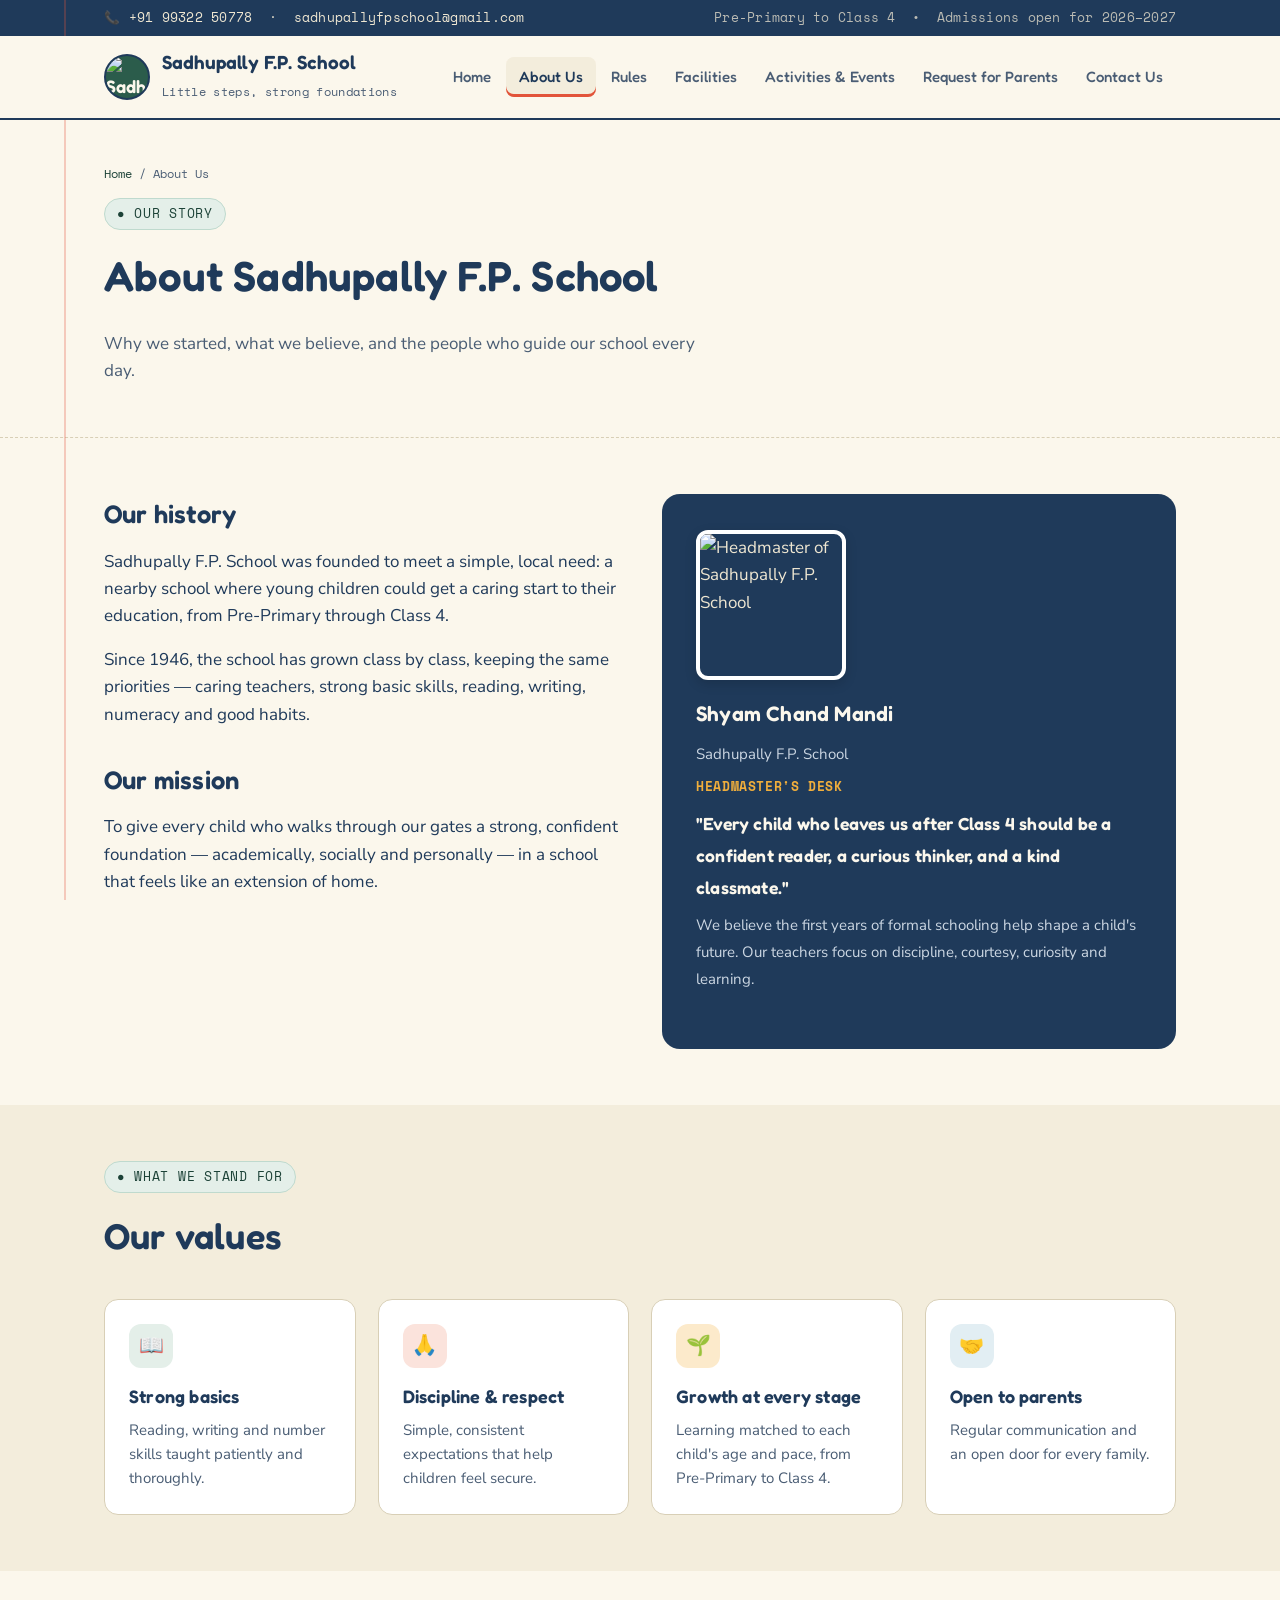
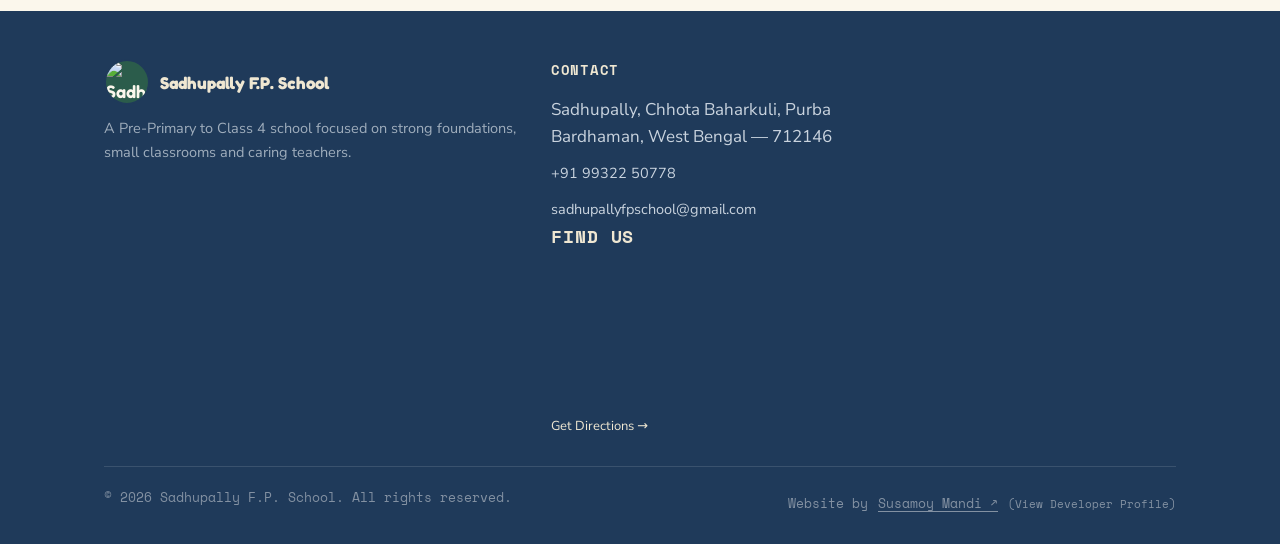
==== about.html @ 1f442340 "Add files via upload" ====
<!DOCTYPE html>
<html lang="en">
<head>
  <meta charset="UTF-8">
  <meta name="viewport" content="width=device-width, initial-scale=1.0">

  <title>About Us — Sadhupally F.P. School</title>

  <link rel="icon" href="pic\logo1.jpg" type="image/x-icon">

  <meta name="description" content="Learn about Sadhupally F.P. School's history, mission and values.">

  <link rel="preconnect" href="https://fonts.googleapis.com">
  <link href="https://fonts.googleapis.com/css2?family=Fredoka:wght@500;600;700&family=Nunito+Sans:wght@400;600;700;800&family=Space+Mono&display=swap" rel="stylesheet">

  <link rel="stylesheet" href="style.css">
</head>

<body>

  <!-- TOP BAR -->
  <div class="topbar">
    <div class="container">
      <div>
        <a href="tel:+919932250778">📞 +91 99322 50778</a>
        &nbsp;·&nbsp;
        <a href="mailto:sadhupallyfpschool@gmail.com">
          sadhupallyfpschool@gmail.com
        </a>
      </div>

      <div class="topbar__motto">
        Pre-Primary to Class 4 &nbsp;•&nbsp; Admissions open for 2026–2027
      </div>
    </div>
  </div>

  <!-- HEADER AND MAIN NAVIGATION -->
  <header class="site-header">
    <div class="container">

      <a class="brand" href="index.html">
        <img
          src="https://i.ibb.co/7cHHKj4/logo1.jpg"
          alt="Sadhupally F.P. School Logo"
          class="brand__mark"
        >

        <span>
          <span class="brand__name">Sadhupally F.P. School</span><br>
          <span class="brand__tag">Little steps, strong foundations</span>
        </span>
      </a>

      <button
        class="nav-toggle"
        aria-label="Toggle navigation menu"
        aria-expanded="false"
        aria-controls="main-nav"
        type="button"
      >
        <span></span>
      </button>

      <nav class="nav" id="main-nav">
        <a href="index.html">Home</a>
        <a href="about.html" aria-current="page">About Us</a>
        <a href="rules.html">Rules</a>
        <a href="facilities.html">Facilities</a>
        <a href="activities.html">Activities &amp; Events</a>
        <a href="request.html">Request for Parents</a>
        <a href="contact.html">Contact Us</a>
      </nav>

    </div>
  </header>

  <!-- MAIN CONTENT -->
  <main>

    <!-- PAGE HERO -->
    <section class="page-hero">
      <div class="container">

        <div class="breadcrumb">
          <a href="index.html">Home</a> / About Us
        </div>

        <span class="eyebrow">● Our story</span>

        <h1>About Sadhupally F.P. School</h1>

        <p>
          Why we started, what we believe, and the people
          who guide our school every day.
        </p>

      </div>
    </section>

    <!-- HISTORY AND MISSION -->
    <section class="section">
      <div class="container grid grid-2" style="gap:44px; align-items:flex-start;">

        <div>
          <h2>Our history</h2>

          <p>
            Sadhupally F.P. School was founded to meet a simple,
            local need: a nearby school where young children could
            get a caring start to their education, from Pre-Primary
            through Class 4.
          </p>

          <p>
            Since 1946, the school has grown class by class,
            keeping the same priorities — caring teachers,
            strong basic skills, reading, writing, numeracy
            and good habits.
          </p>

          <h2 style="margin-top:32px;">Our mission</h2>

          <p>
            To give every child who walks through our gates
            a strong, confident foundation — academically,
            socially and personally — in a school that feels
            like an extension of home.
          </p>
        </div>
        
        <!-- Headmaster -->
        <div class="quote-block">

        <img
        src="pic\headmaster.jpeg"
        alt="Headmaster of Sadhupally F.P. School"
        class="headmaster-photo">

      <div class="headmaster-contact">
        <h3 class="headmaster-name">
          Shyam Chand Mandi
        </h3>

        <p>
          <!-- <strong>Headmaster</strong><br> -->
          Sadhupally F.P. School
        </p>

          <span class="role">Headmaster's Desk</span>

          <h3>
            "Every child who leaves us after Class 4 should
            be a confident reader, a curious thinker,
            and a kind classmate."
          </h3>

          <p>
            We believe the first years of formal schooling
            help shape a child's future. Our teachers focus
            on discipline, courtesy, curiosity and learning.
          </p>
        </div>

      </div>
    </section>

    <!-- SCHOOL VALUES -->
    <section class="section section-alt">
      <div class="container">

        <div class="section-head">
          <span class="eyebrow">● What we stand for</span>
          <h2>Our values</h2>
        </div>

        <div class="grid grid-4">

          <div class="card tone-chalk">
            <div class="card__icon">📖</div>
            <h3>Strong basics</h3>
            <p>
              Reading, writing and number skills taught
              patiently and thoroughly.
            </p>
          </div>

          <div class="card tone-coral">
            <div class="card__icon">🙏</div>
            <h3>Discipline &amp; respect</h3>
            <p>
              Simple, consistent expectations that help
              children feel secure.
            </p>
          </div>

          <div class="card tone-sun">
            <div class="card__icon">🌱</div>
            <h3>Growth at every stage</h3>
            <p>
              Learning matched to each child's age and pace,
              from Pre-Primary to Class 4.
            </p>
          </div>

          <div class="card tone-sky">
            <div class="card__icon">🤝</div>
            <h3>Open to parents</h3>
            <p>
              Regular communication and an open door
              for every family.
            </p>
          </div>

        </div>
      </div>
    </section>

  </main>

  <!-- FOOTER -->
  <footer class="site-footer">
    <div class="container">

      <div class="footer-grid">

        <!-- SCHOOL INFORMATION -->
        <div>
          <div class="footer-brand">
            <img
              src="https://i.ibb.co/7cHHKj4/logo1.jpg"
              alt="Sadhupally F.P. School Logo"
              class="brand__mark"
            >

            <strong style="color:#EFE7D2; font-family:var(--font-display);">
              Sadhupally F.P. School
            </strong>
          </div>

          <p>
            A Pre-Primary to Class 4 school focused on
            strong foundations, small classrooms and
            caring teachers.
          </p>
        </div>

        <!-- CONTACT INFORMATION -->
        <div>
          <h4>Contact</h4>

          <ul>
            <li>
              Sadhupally, Chhota Baharkuli, Purba Bardhaman,
              West Bengal — 712146
            </li>

            <li>
              <a href="tel:+919932250778">+91 99322 50778</a>
            </li>

            <li>
              <a href="mailto:sadhupallyfpschool@gmail.com">
                sadhupallyfpschool@gmail.com
              </a>
            </li>
          </ul>

          <!-- GOOGLE MAP -->
          <div class="footer-map">
            <h4>Find Us</h4>

            <iframe
              src="https://maps.google.com/maps?q=Sadhupally%20F.P.%20School%2C%20West%20Bengal%20712146&z=14&output=embed"
              title="Sadhupally F.P. School Map"
              loading="lazy"
              referrerpolicy="no-referrer-when-downgrade"
              style="border:0; width:100%;"
              allowfullscreen
            ></iframe>

            <a
              class="map-link"
              href="https://www.google.com/maps/search/?api=1&query=Sadhupally%20F.P.%20School%2C%20West%20Bengal%20712146"
              target="_blank"
              rel="noopener noreferrer"
            >
              Get Directions →
            </a>
          </div>

        </div>

      </div>

      <!-- FOOTER BOTTOM -->
      <div class="footer-bottom">
  <span>© 2026 Sadhupally F.P. School. All rights reserved.</span>
  <span>
    Website by
    <a href="https://g.dev/susamoymandi"
       target="_blank"
       rel="noopener noreferrer">
      Susamoy Mandi ↗
    </a>
    <small>(View Developer Profile)</small>
  </span>
</div>

    </div>
  </footer>

  <script src="script.js"></script>

</body>
</html>
---- style.css ----
/* ============================================================
   SADHUPALLY F.P. SCHOOL — design tokens
   Concept: the school exercise book. Warm paper, red margin
   rule, fountain-pen ink navy, chalkboard green for emphasis,
   pencil-crayon accents (coral / sunshine / sky) used sparingly
   like a teacher's markings on a page.
   ============================================================ */

:root{
  --paper:      #FBF7EC;
  --paper-2:    #F3EDDC;
  --ink:        #1F3A5A;
  --ink-soft:   #4A5D74;
  --chalk:      #2B5C4B;
  --chalk-dark: #1C4237;
  --coral:      #E2543A;
  --sun:        #F0AE3C;
  --sky:        #6FA9C7;
  --line:       #D8CFB6;
  --white:      #FFFFFF;

  --font-display: 'Fredoka', system-ui, sans-serif;
  --font-body:    'Nunito Sans', system-ui, sans-serif;
  --font-mono:    'Space Mono', 'Courier New', monospace;

  --radius: 14px;
  --margin-rule: 64px; /* red margin line offset, desktop */
  --max: 1120px;
}

*{ box-sizing:border-box; }
html{ scroll-behavior:smooth; }
body{
  margin:0;
  background:var(--paper);
  color:var(--ink);
  font-family:var(--font-body);
  font-size:17px;
  line-height:1.6;
  -webkit-font-smoothing:antialiased;
}
img{ max-width:100%; display:block; }
a{ color:inherit; text-decoration:none; }
ul{ margin:0; padding:0; list-style:none; }
h1,h2,h3,h4{
  font-family:var(--font-display);
  font-weight:600;
  color:var(--ink);
  margin:0 0 .5em;
  letter-spacing:.2px;
}
p{ margin:0 0 1em; }
.container{
  max-width:var(--max);
  margin:0 auto;
  padding:0 24px;
}

/* focus visibility */
a:focus-visible, button:focus-visible, input:focus-visible, textarea:focus-visible, select:focus-visible{
  outline:3px solid var(--sun);
  outline-offset:2px;
}

@media (prefers-reduced-motion: reduce){
  *{ animation-duration:.001ms !important; transition-duration:.001ms !important; scroll-behavior:auto !important; }
}

/* ============================================================
   Notebook page texture — faint ruled lines + red margin rule.
   Applied to <body> so it runs the full page height.
   ============================================================ */
body{
  background-image:
    linear-gradient(var(--paper) 0, var(--paper) 100%),
    repeating-linear-gradient(
      to bottom,
      transparent 0,
      transparent 37px,
      rgba(31,58,90,.055) 38px
    );
  background-attachment:fixed;
}
body::before{
  content:"";
  position:fixed;
  top:0; bottom:0;
  left:var(--margin-rule);
  width:1.5px;
  background:rgba(226,84,58,.28);
  z-index:0;
  pointer-events:none;
}
@media (max-width:720px){
  body::before{ display:none; }
}

/* ============================================================
   Topbar + Header
   ============================================================ */
.topbar{
  background:var(--ink);
  color:#EFE7D2;
  font-family:var(--font-mono);
  font-size:12.5px;
  letter-spacing:.02em;
}
.topbar .container{
  display:flex;
  justify-content:space-between;
  align-items:center;
  padding-top:8px;
  padding-bottom:8px;
  flex-wrap:wrap;
  gap:6px;
}
.topbar a{ color:#EFE7D2; }
.topbar a:hover{ color:var(--sun); }
.topbar__motto{ opacity:.75; }

.site-header{
  background:var(--paper);
  border-bottom:2px solid var(--ink);
  position:sticky;
  top:0;
  z-index:50;
}
.site-header .container{
  display:flex;
  align-items:center;
  justify-content:space-between;
  padding-top:14px;
  padding-bottom:14px;
}
.brand{
  display:flex;
  align-items:center;
  gap:12px;
}
.brand__mark{
  width:46px; height:46px;
  border-radius:50%;
  background:var(--chalk);
  color:var(--paper);
  display:flex;
  align-items:center;
  justify-content:center;
  font-family:var(--font-display);
  font-weight:600;
  font-size:18px;
  flex-shrink:0;
  border:2px solid var(--ink);
}
.brand__name{
  font-family:var(--font-display);
  font-weight:600;
  font-size:19px;
  line-height:1.1;
  color:var(--ink);
}
.brand__tag{
  font-family:var(--font-mono);
  font-size:11.5px;
  color:var(--ink-soft);
  letter-spacing:.03em;
}

.nav{
  display:flex;
  align-items:center;
  gap:2px;
}
.nav a{
  font-family:var(--font-display);
  font-size:15px;
  font-weight:500;
  padding:8px 13px;
  border-radius:8px;
  color:var(--ink-soft);
}
.nav a:hover{ background:var(--paper-2); color:var(--ink); }
.nav a.is-active{
  color:var(--ink);
  background:var(--paper-2);
  box-shadow:inset 0 -3px 0 var(--coral);
}

.nav-toggle{
  display:none;
  background:none;
  border:2px solid var(--ink);
  border-radius:8px;
  width:42px; height:38px;
  cursor:pointer;
  position:relative;
}
.nav-toggle span, .nav-toggle span::before, .nav-toggle span::after{
  content:"";
  position:absolute;
  left:9px; right:9px;
  height:2px;
  background:var(--ink);
}
.nav-toggle span{ top:18px; }
.nav-toggle span::before{ top:-7px; }
.nav-toggle span::after{ top:7px; }

@media (max-width:960px){
  .nav-toggle{ display:block; }
  .nav{
    display:none;
    position:absolute;
    top:100%; left:0; right:0;
    background:var(--paper);
    border-bottom:2px solid var(--ink);
    flex-direction:column;
    align-items:stretch;
    padding:8px 20px 16px;
  }
  .nav.open{ display:flex; }
  .nav a{ padding:12px 8px; border-bottom:1px dashed var(--line); border-radius:0; }
  .nav a.is-active{ box-shadow:none; border-left:4px solid var(--coral); padding-left:10px; }
}

/* ============================================================
   Buttons
   ============================================================ */
.btn{
  display:inline-flex;
  align-items:center;
  gap:8px;
  font-family:var(--font-display);
  font-weight:500;
  font-size:15px;
  padding:12px 22px;
  border-radius:999px;
  border:2px solid var(--ink);
  cursor:pointer;
  transition:transform .15s ease;
}
.btn:hover{ transform:translateY(-2px); }
.btn-primary{ background:var(--chalk); color:var(--paper); border-color:var(--chalk-dark); }
.btn-primary:hover{ background:var(--chalk-dark); }
.btn-ghost{ background:transparent; color:var(--ink); }
.btn-ghost:hover{ background:var(--paper-2); }
.btn-coral{ background:var(--coral); color:var(--white); border-color:#B93F29; }

/* ============================================================
   Hero
   ============================================================ */
.hero{
  position:relative;
  padding:64px 0 56px;
  overflow:hidden;
}
.hero .container{
  display:grid;
  grid-template-columns:1.15fr .85fr;
  gap:40px;
  align-items:center;
  position:relative;
  z-index:1;
}
.eyebrow{
  display:inline-flex;
  align-items:center;
  gap:8px;
  font-family:var(--font-mono);
  font-size:12.5px;
  letter-spacing:.06em;
  text-transform:uppercase;
  color:var(--chalk-dark);
  background:#E4EFE9;
  border:1px solid #BFDACE;
  padding:5px 12px;
  border-radius:999px;
  margin-bottom:18px;
}
.hero h1{
  font-size:clamp(32px, 4.4vw, 52px);
  line-height:1.08;
}
.hero h1 em{
  font-style:normal;
  color:var(--chalk);
  position:relative;
}
.hero__lede{
  font-size:18px;
  color:var(--ink-soft);
  max-width:46ch;
}
.hero__cta{ display:flex; gap:14px; margin-top:26px; flex-wrap:wrap; }

.hero__board{
  background:var(--chalk-dark);
  border-radius:18px;
  padding:26px 24px;
  color:#EFE7D2;
  border:6px solid #14332A;
  box-shadow:0 18px 0 -6px rgba(0,0,0,.08);
  transform:rotate(1.2deg);
}
.hero__board__label{
  font-family:var(--font-mono);
  font-size:11.5px;
  letter-spacing:.08em;
  text-transform:uppercase;
  color:#9FC9B7;
  margin-bottom:10px;
}
.hero__board h3{
  color:#FBF7EC;
  font-size:20px;
  margin-bottom:12px;
}
.hero__board ul{ display:flex; flex-direction:column; gap:10px; }
.hero__board li{
  display:flex;
  gap:10px;
  font-size:14.5px;
  align-items:baseline;
  border-bottom:1px dashed rgba(255,255,255,.15);
  padding-bottom:8px;
}
.hero__board li:last-child{ border-bottom:none; padding-bottom:0; }
.hero__board .chalk-date{
  font-family:var(--font-mono);
  color:var(--sun);
  flex-shrink:0;
  font-size:12.5px;
}

@media (max-width:860px){
  .hero .container{ grid-template-columns:1fr; }
  .hero__board{ transform:none; }
}

/* ============================================================
   Section scaffolding
   ============================================================ */
.section{ padding:56px 0; }
.section-alt{ background:var(--paper-2); }
.section-head{ max-width:640px; margin-bottom:34px; }
.section-head .eyebrow{ margin-bottom:14px; }
.section-head h2{ font-size:clamp(26px,3vw,36px); }
.section-head p{ color:var(--ink-soft); font-size:16.5px; }

/* Page header (interior pages) */
.page-hero{
  padding:44px 0 36px;
  border-bottom:1px dashed var(--line);
}
.page-hero .eyebrow{ margin-bottom:12px; }
.page-hero h1{ font-size:clamp(28px,4vw,42px); }
.page-hero p{ color:var(--ink-soft); max-width:60ch; font-size:17px; }
.breadcrumb{
  font-family:var(--font-mono);
  font-size:12px;
  color:var(--ink-soft);
  margin-bottom:14px;
}
.breadcrumb a{ color:var(--chalk-dark); }

/* ============================================================
   Cards / grids
   ============================================================ */
.grid{ display:grid; gap:22px; }
.grid-3{ grid-template-columns:repeat(3,1fr); }
.grid-2{ grid-template-columns:repeat(2,1fr); }
.grid-4{ grid-template-columns:repeat(4,1fr); }
@media (max-width:860px){
  .grid-3, .grid-4{ grid-template-columns:repeat(2,1fr); }
}
@media (max-width:600px){
  .grid-2, .grid-3, .grid-4{ grid-template-columns:1fr; }
}

.card{
  background:var(--white);
  border:1.5px solid var(--line);
  border-radius:var(--radius);
  padding:24px;
  transition:transform .18s ease, box-shadow .18s ease;
}
.card:hover{ transform:translateY(-4px); box-shadow:0 14px 26px -18px rgba(31,58,90,.4); }
.card__icon{
  width:44px; height:44px;
  border-radius:12px;
  display:flex; align-items:center; justify-content:center;
  margin-bottom:14px;
  font-size:20px;
}
.card h3{ font-size:18px; margin-bottom:8px; }
.card p{ color:var(--ink-soft); font-size:15px; margin-bottom:0; }

.tone-chalk .card__icon{ background:#E4EFE9; }
.tone-coral .card__icon{ background:#FBE3DC; }
.tone-sun .card__icon{ background:#FCEACB; }
.tone-sky .card__icon{ background:#E2EEF3; }

/* ============================================================
   Growth path — signature homepage element.
   A left-to-right progression: Pre-Primary -> Class 1-4,
   drawn as marks on a measuring wall (real content: the
   school's actual age groups, not a generic numbered step).
   ============================================================ */
.growth{
  position:relative;
  padding:38px 0 8px;
}
.growth__rule{
  position:relative;
  display:grid;
  grid-template-columns:repeat(5,1fr);
  gap:0;
}
.growth__rule::before{
  content:"";
  position:absolute;
  left:0; right:0; top:19px;
  height:3px;
  background:var(--ink);
  opacity:.15;
}
.growth__stop{
  position:relative;
  text-align:center;
  padding-top:0;
}
.growth__mark{
  width:14px; height:14px;
  border-radius:50%;
  background:var(--paper);
  border:3px solid var(--chalk);
  margin:12px auto 14px;
  position:relative;
  z-index:1;
}
.growth__stop:nth-child(odd) .growth__mark{ border-color:var(--coral); }
.growth__stop h4{
  font-size:15.5px;
  margin-bottom:4px;
}
.growth__stop span{
  font-family:var(--font-mono);
  font-size:12px;
  color:var(--ink-soft);
}
@media (max-width:760px){
  .growth__rule{ grid-template-columns:1fr; gap:22px; }
  .growth__rule::before{ left:19px; right:auto; top:0; bottom:0; width:3px; height:auto; }
  .growth__stop{ text-align:left; padding-left:44px; }
  .growth__mark{ position:absolute; left:13px; top:2px; margin:0; }
}

/* ============================================================
   Notice / list styles (rules page etc.)
   ============================================================ */
.rule-list{ counter-reset:rule; display:flex; flex-direction:column; gap:0; }
.rule-list li{
  counter-increment:rule;
  display:flex;
  gap:16px;
  padding:16px 0;
  border-bottom:1px dashed var(--line);
  align-items:flex-start;
}
.rule-list li:first-child{ padding-top:0; }
.rule-list li::before{
  content:counter(rule);
  font-family:var(--font-mono);
  font-weight:700;
  color:var(--coral);
  background:#FBE3DC;
  width:30px; height:30px;
  border-radius:8px;
  display:flex; align-items:center; justify-content:center;
  flex-shrink:0;
  font-size:14px;
}
.rule-list p{ margin:0; padding-top:3px; }

.check-list li{
  display:flex; gap:10px; padding:8px 0; align-items:flex-start;
}
.check-list li::before{
  content:"✓";
  color:var(--chalk);
  font-weight:700;
  flex-shrink:0;
}

/* ============================================================
   Quote / principal desk block
   ============================================================ */
.quote-block{
  background:var(--ink);
  color:#EFE7D2;
  border-radius:18px;
  padding:36px 34px;
  position:relative;
}
.quote-block h3{ color:#FBF7EC; }
.quote-block p{ color:#CBD6E2; }
.quote-block .role{
  font-family:var(--font-mono);
  font-size:12.5px;
  color:var(--sun);
  letter-spacing:.05em;
  text-transform:uppercase;
}

/* ============================================================
   Facilities gallery — "photo corner" tiles
   ============================================================ */
.tile{
  border:1.5px solid var(--line);
  background:var(--white);
  border-radius:12px;
  padding:10px 10px 14px;
}
.tile__img{
  aspect-ratio:4/3;
  border-radius:8px;
  display:flex; align-items:center; justify-content:center;
  font-size:30px;
  margin-bottom:10px;
}
.tile h4{ font-size:15px; margin:0 0 2px; padding:0 4px; }
.tile p{ font-size:13.5px; color:var(--ink-soft); margin:0; padding:0 4px; }

/* ============================================================
   Forms (Request for Parents / Contact)
   ============================================================ */
.form-card{
  background:var(--white);
  border:1.5px solid var(--line);
  border-radius:var(--radius);
  padding:30px;
}
.form-row{ display:grid; grid-template-columns:1fr 1fr; gap:16px; }
@media (max-width:600px){ .form-row{ grid-template-columns:1fr; } }
label{
  display:block;
  font-family:var(--font-mono);
  font-size:12.5px;
  text-transform:uppercase;
  letter-spacing:.04em;
  color:var(--ink-soft);
  margin-bottom:6px;
  margin-top:16px;
}
input, select, textarea{
  width:100%;
  font-family:var(--font-body);
  font-size:15.5px;
  padding:11px 13px;
  border:1.5px solid var(--line);
  border-radius:10px;
  background:var(--paper);
  color:var(--ink);
}
input:focus, select:focus, textarea:focus{ border-color:var(--chalk); }
textarea{ resize:vertical; min-height:110px; }
.form-note{
  font-size:13px;
  color:var(--ink-soft);
  margin-top:16px;
}
.form-success{
  display:none;
  background:#E4EFE9;
  border:1.5px solid #BFDACE;
  color:var(--chalk-dark);
  padding:14px 16px;
  border-radius:10px;
  font-size:14.5px;
  margin-top:18px;
}
.form-success.is-visible{ display:block; }

/* ============================================================
   Contact strip / info cards
   ============================================================ */
.info-strip{ display:grid; grid-template-columns:repeat(3,1fr); gap:20px; }
@media (max-width:760px){ .info-strip{ grid-template-columns:1fr; } }
.info-strip .card{ text-align:left; }

.map-frame{
  border-radius:var(--radius);
  overflow:hidden;
  border:1.5px solid var(--line);
  height:340px;
}
.map-frame iframe{ width:100%; height:100%; border:0; }

/* ============================================================
   Footer
   ============================================================ */
.site-footer{
  background:var(--ink);
  color:#C9D3DE;
  padding:48px 0 24px;
  margin-top:40px;
}
.site-footer a:hover{ color:var(--sun); }
.footer-grid{
  display:grid;
  grid-template-columns:1.4fr 1fr 1fr;
  gap:32px;
  padding-bottom:28px;
  border-bottom:1px solid rgba(255,255,255,.12);
}
@media (max-width:760px){ .footer-grid{ grid-template-columns:1fr; } }
.footer-grid h4{
  color:#EFE7D2;
  font-size:14px;
  font-family:var(--font-mono);
  text-transform:uppercase;
  letter-spacing:.05em;
  margin-bottom:14px;
}
.footer-grid p{ color:#9FADBC; font-size:14.5px; }
.footer-grid ul{ display:flex; flex-direction:column; gap:9px; }
.footer-grid li a{ font-size:14.5px; color:#C9D3DE; }
.footer-brand{ display:flex; align-items:center; gap:10px; margin-bottom:12px; }
.footer-bottom{
  padding-top:20px;
  display:flex;
  justify-content:space-between;
  flex-wrap:wrap;
  gap:8px;
  font-size:13px;
  color:#8391A2;
  font-family:var(--font-mono);
}

/* Utility */
.mt-0{ margin-top:0; }
.text-center{ text-align:center; margin-left:auto; margin-right:auto; }

/* headmaster*/

/* HEADMASTER PHOTO */
.headmaster-photo {
  width: 130px;
  height: 130px;
  object-fit: cover;
  object-position: center;
  border-radius: 50%;
  border: 4px solid #ffffff;
  box-shadow: 0 4px 12px rgba(0, 0, 0, 0.15);
  margin-bottom: 15px;
  display: block;
}

/* HEADMASTER CONTACT DETAILS */
.headmaster-contact {
  font-size: 15px;
  line-height: 1.8;
  margin-bottom: 20px;
  color: #444444;
}

.headmaster-name {
  margin: 0 0 8px;
  font-size: 21px;
  color: #173b57;
}

.headmaster-contact p {
  margin: 5px 0;
}

.headmaster-contact a {
  color: #1769aa;
  text-decoration: none;
  font-weight: 600;
}

.headmaster-contact a:hover {
  text-decoration: underline;
}

/* HEADMASTER'S DESK */
.quote-block .role {
  display: inline-block;
  margin-bottom: 10px;
  font-weight: 600;
}

.headmaster-photo {
  width: 150px;
  height: 150px;
  object-fit: cover;
  object-position: center;
  border-radius: 12px;
  border: 4px solid #ffffff;
  box-shadow: 0 4px 12px rgba(0, 0, 0, 0.15);
  margin-bottom: 15px;
  display: block;
}

/* google maps */

/* FOUR-COLUMN FOOTER */
.footer-grid-4 {
  display: grid;
  grid-template-columns: 1.15fr 0.7fr 1.3fr 1fr;
  gap: 24px;
  align-items: start;
}

/* COMPACT MAP */
.footer-map {
  margin: 0;
  padding: 0;
  border: 0;
  min-width: 0;
}

.footer-map h4 {
  color: #EFE7D2;
  margin: 0 0 12px;
  font-size: 18px;
}

.footer-map iframe {
  display: block;
  width: 100%;
  height: 145px;
  border: 0;
  border-radius: 8px;
}

/* MAP LINK */
.footer-map .map-link {
  display: inline-block;
  margin-top: 8px;
  font-size: 13px;
  color: #EFE7D2;
  text-decoration: none;
}

.footer-map .map-link:hover {
  text-decoration: underline;
}

/* TABLET */
@media (max-width: 900px) {
  .footer-grid-4 {
    grid-template-columns: repeat(2, minmax(0, 1fr));
    gap: 28px;
  }
}

/* MOBILE */
@media (max-width: 520px) {
  .footer-grid-4 {
    grid-template-columns: 1fr;
    gap: 24px;
  }

  .footer-map iframe {
    height: 180px;
  }
}



/* ========================================
   HAMBURGER MENU BUTTON
======================================== */

.nav-toggle {
  display: none;
  width: 44px;
  height: 44px;
  padding: 0;
  position: relative;
  align-items: center;
  justify-content: center;
  flex-shrink: 0;
  border: none;
  background: transparent;
  color: inherit;
  cursor: pointer;
  z-index: 1002;
}

/* THREE HAMBURGER LINES */

.nav-toggle span,
.nav-toggle span::before,
.nav-toggle span::after {
  position: absolute;
  display: block;
  width: 26px;
  height: 3px;
  background-color: currentColor;
  border-radius: 3px;
  transition:
    transform 0.35s ease,
    background-color 0.25s ease;
}

.nav-toggle span::before,
.nav-toggle span::after {
  content: "";
  left: 0;
}

.nav-toggle span::before {
  transform: translateY(-8px);
}

.nav-toggle span::after {
  transform: translateY(8px);
}

/* ANIMATE INTO CLOSE ICON */

.nav-toggle.active span {
  background-color: transparent;
}

.nav-toggle.active span::before {
  transform: rotate(45deg);
}

.nav-toggle.active span::after {
  transform: rotate(-45deg);
}

/* ========================================
   DESKTOP NAVIGATION
======================================== */

@media (min-width: 769px) {
  .site-header .nav-toggle {
    display: none !important;
  }

  .site-header .nav {
    display: flex !important;
    position: static;
    max-height: none;
    padding: 0;
    opacity: 1;
    visibility: visible;
    transform: none;
    overflow: visible;
  }
}

/* ========================================
   MOBILE HAMBURGER & NAVIGATION
======================================== */

@media (max-width: 768px) {
  .site-header {
    position: relative;
    z-index: 1000;
    overflow: visible;
  }

  .site-header .container {
    position: relative;
    overflow: visible;
  }

  .site-header .nav-toggle {
    display: inline-flex;
    visibility: visible;
    opacity: 1;
  }

  .site-header .nav {
    display: flex;
    flex-direction: column;
    gap: 0;
    position: absolute;
    top: 100%;
    left: 0;
    right: 0;
    width: 100%;
    box-sizing: border-box;
    padding: 0 20px;
    max-height: 0;
    overflow: hidden;
    background: var(--ink, #173b57);
    opacity: 0;
    visibility: hidden;
    transform: translateY(-10px);
    z-index: 1001;
    transition:
      max-height 0.4s ease,
      opacity 0.3s ease,
      transform 0.3s ease,
      padding 0.3s ease,
      visibility 0.3s ease;
  }

  .site-header .nav.open {
    max-height: 80vh;
    padding: 12px 20px;
    overflow-y: auto;
    opacity: 1;
    visibility: visible;
    transform: translateY(0);
  }

  .site-header .nav a {
    display: block;
    padding: 12px 8px;
  }
}

/* ========================================
   ACCESSIBILITY
======================================== */

@media (prefers-reduced-motion: reduce) {
  .nav-toggle span,
  .nav-toggle span::before,
  .nav-toggle span::after,
  .site-header .nav {
    transition: none !important;
  }
}


/* MOBILE: SHOW HAMBURGER, HIDE MENU UNTIL CLICKED */
@media (max-width: 768px) {
  .nav-toggle {
    display: flex;
    color: inherit;
  }

  .nav {
    display: flex;
    flex-direction: column;
    position: absolute;
    top: 100%;
    left: 0;
    right: 0;
    width: 100%;
    box-sizing: border-box;
    max-height: 0;
    padding: 0 20px;
    overflow: hidden;
    opacity: 0;
    visibility: hidden;
    transform: translateY(-10px);
    transition:
      max-height 0.4s ease,
      opacity 0.3s ease,
      transform 0.3s ease,
      padding 0.3s ease,
      visibility 0.3s ease;
    z-index: 1000;
  }

  .nav.open {
    max-height: 80vh;
    padding: 12px 20px;
    overflow-y: auto;
    opacity: 1;
    visibility: visible;
    transform: translateY(0);
  }
}


/* slider styles */

.gallery { position: relative; }

.gallery__track {
  display: flex;
  gap: 16px;
  overflow-x: auto;
  scroll-snap-type: x mandatory;
  scroll-behavior: smooth;
  scrollbar-width: none;
}
.gallery__track::-webkit-scrollbar { display: none; }

.gallery__slide {
  flex: 0 0 calc((100% - 32px) / 3);
  scroll-snap-align: start;
  margin: 0;
  border-radius: 16px;
  overflow: hidden;
  background: #fff;
  box-shadow: 0 4px 14px rgba(0, 0, 0, 0.08);
}
.gallery__slide img {
  display: block;
  width: 100%;
  aspect-ratio: 4 / 3;
  object-fit: cover;
}
.gallery__slide figcaption {
  padding: 10px 14px;
  font-weight: 700;
  font-size: 15px;
}

.gallery__btn {
  position: absolute;
  top: 50%;
  transform: translateY(-50%);
  z-index: 2;
  width: 42px;
  height: 42px;
  border: 0;
  border-radius: 50%;
  background: #fff;
  color: #222;
  font-size: 26px;
  line-height: 1;
  cursor: pointer;
  box-shadow: 0 2px 10px rgba(0, 0, 0, 0.2);
}
.gallery__btn--prev { left: -10px; }
.gallery__btn--next { right: -10px; }
.gallery__btn:hover { background: #f4f4f4; }

@media (max-width: 900px) {
  .gallery__slide { flex-basis: calc((100% - 16px) / 2); }
}
@media (max-width: 600px) {
  .gallery__slide { flex-basis: 100%; }
  .gallery__btn--prev { left: 4px; }
  .gallery__btn--next { right: 4px; }
}

/* footer credit*/

.footer-bottom a {
  display: inline-block;
  padding: 6px 2px;
  color: inherit;
  text-decoration: underline;
  text-underline-offset: 3px;
}
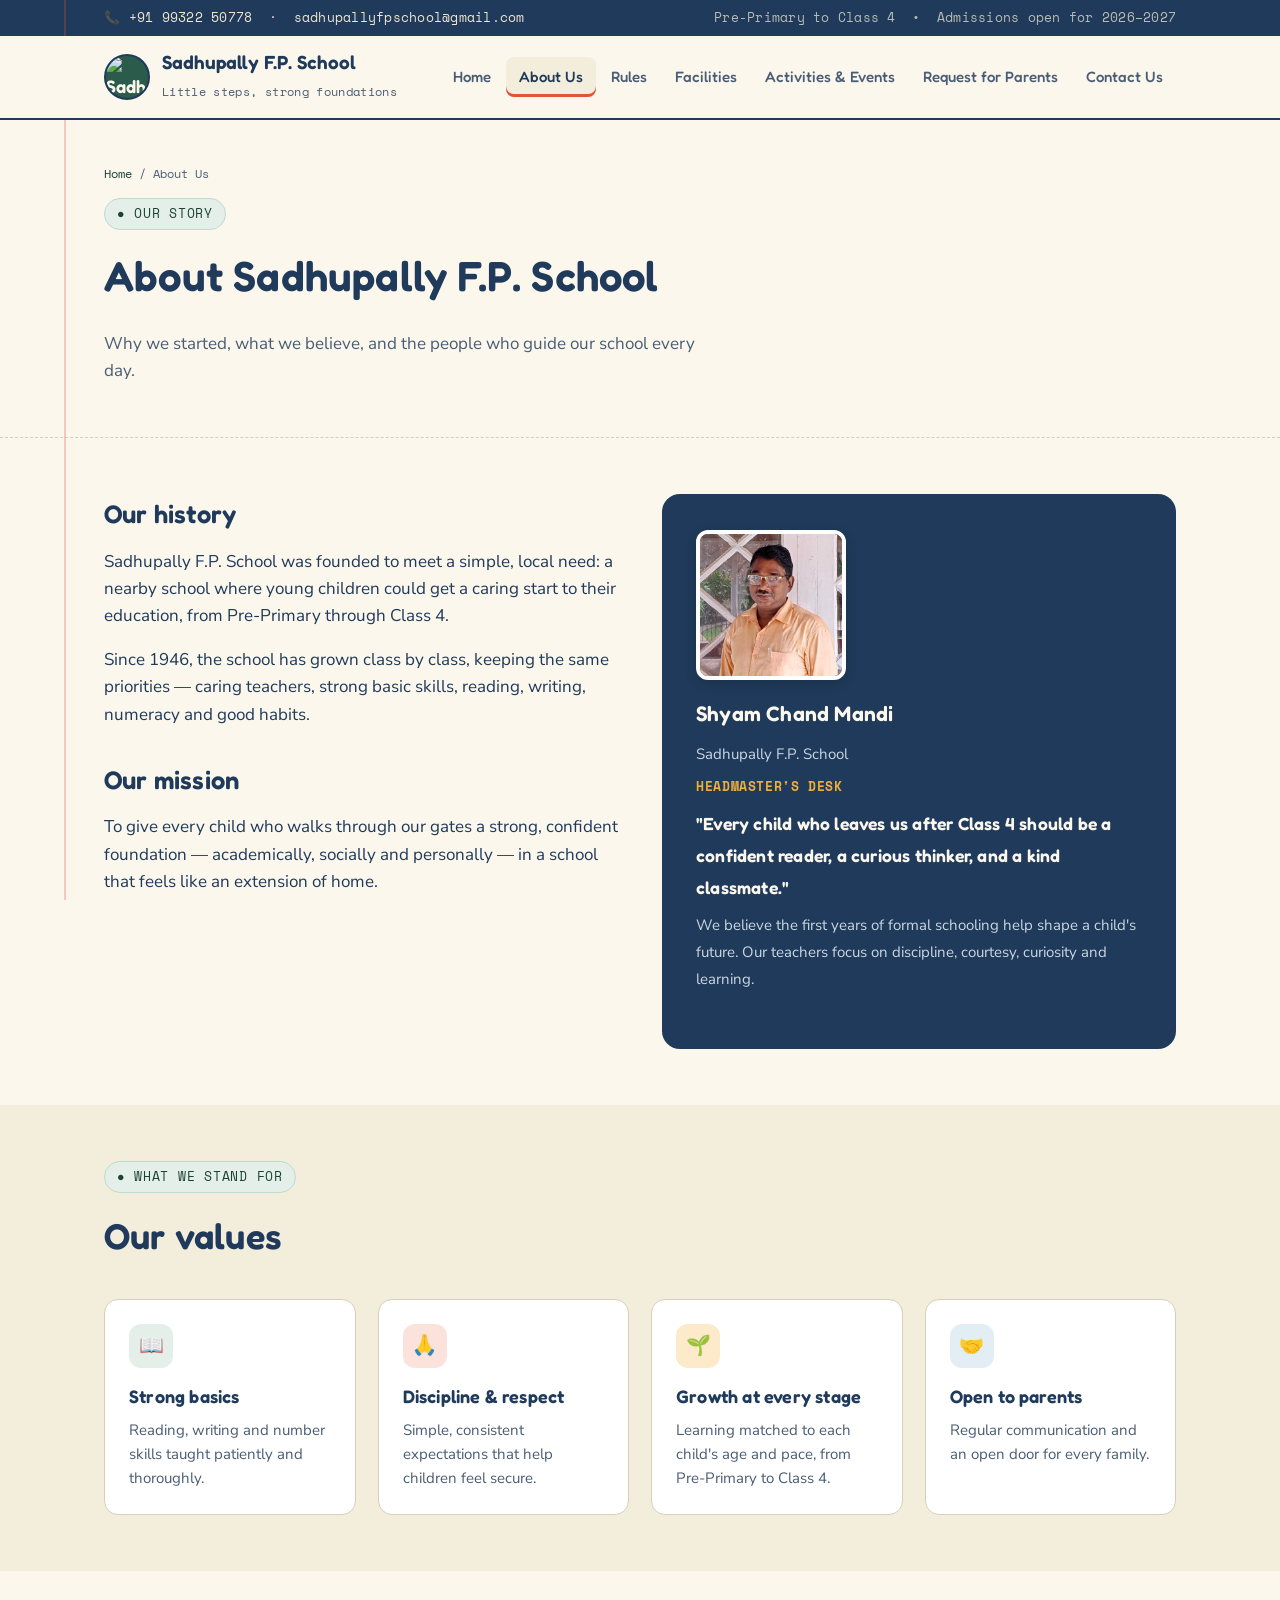
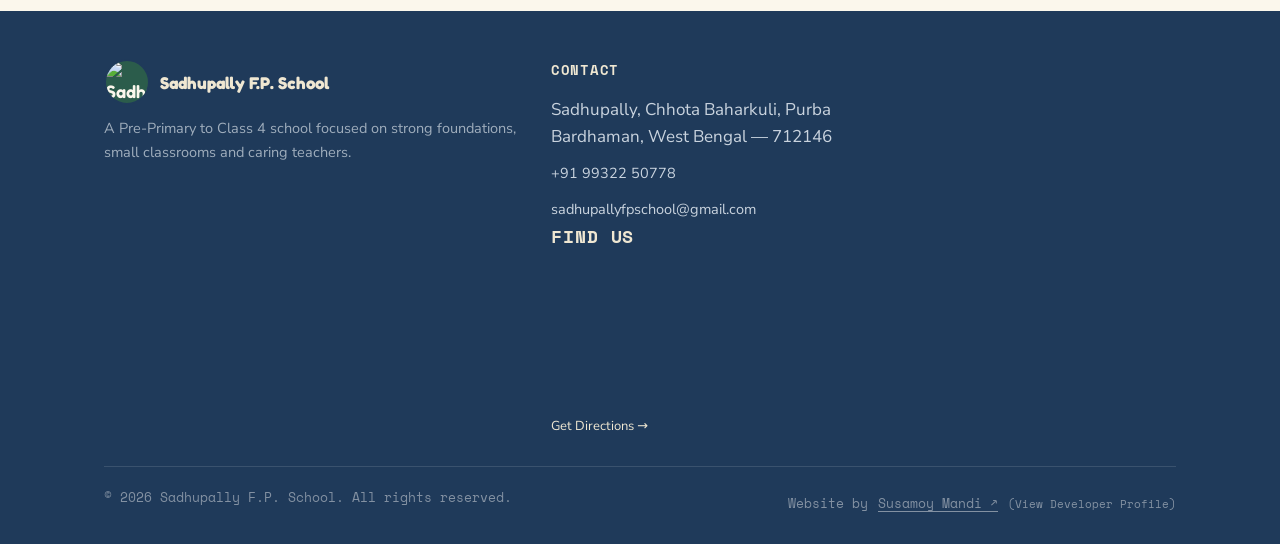
==== commit 959a2149: "Update about.html" ====
--- a/about.html
+++ b/about.html
@@ -134,7 +134,7 @@
         <div class="quote-block">
 
         <img
-        src="pic\headmaster.jpeg"
+        src="pic\Headmaster.jpeg"
         alt="Headmaster of Sadhupally F.P. School"
         class="headmaster-photo">
 
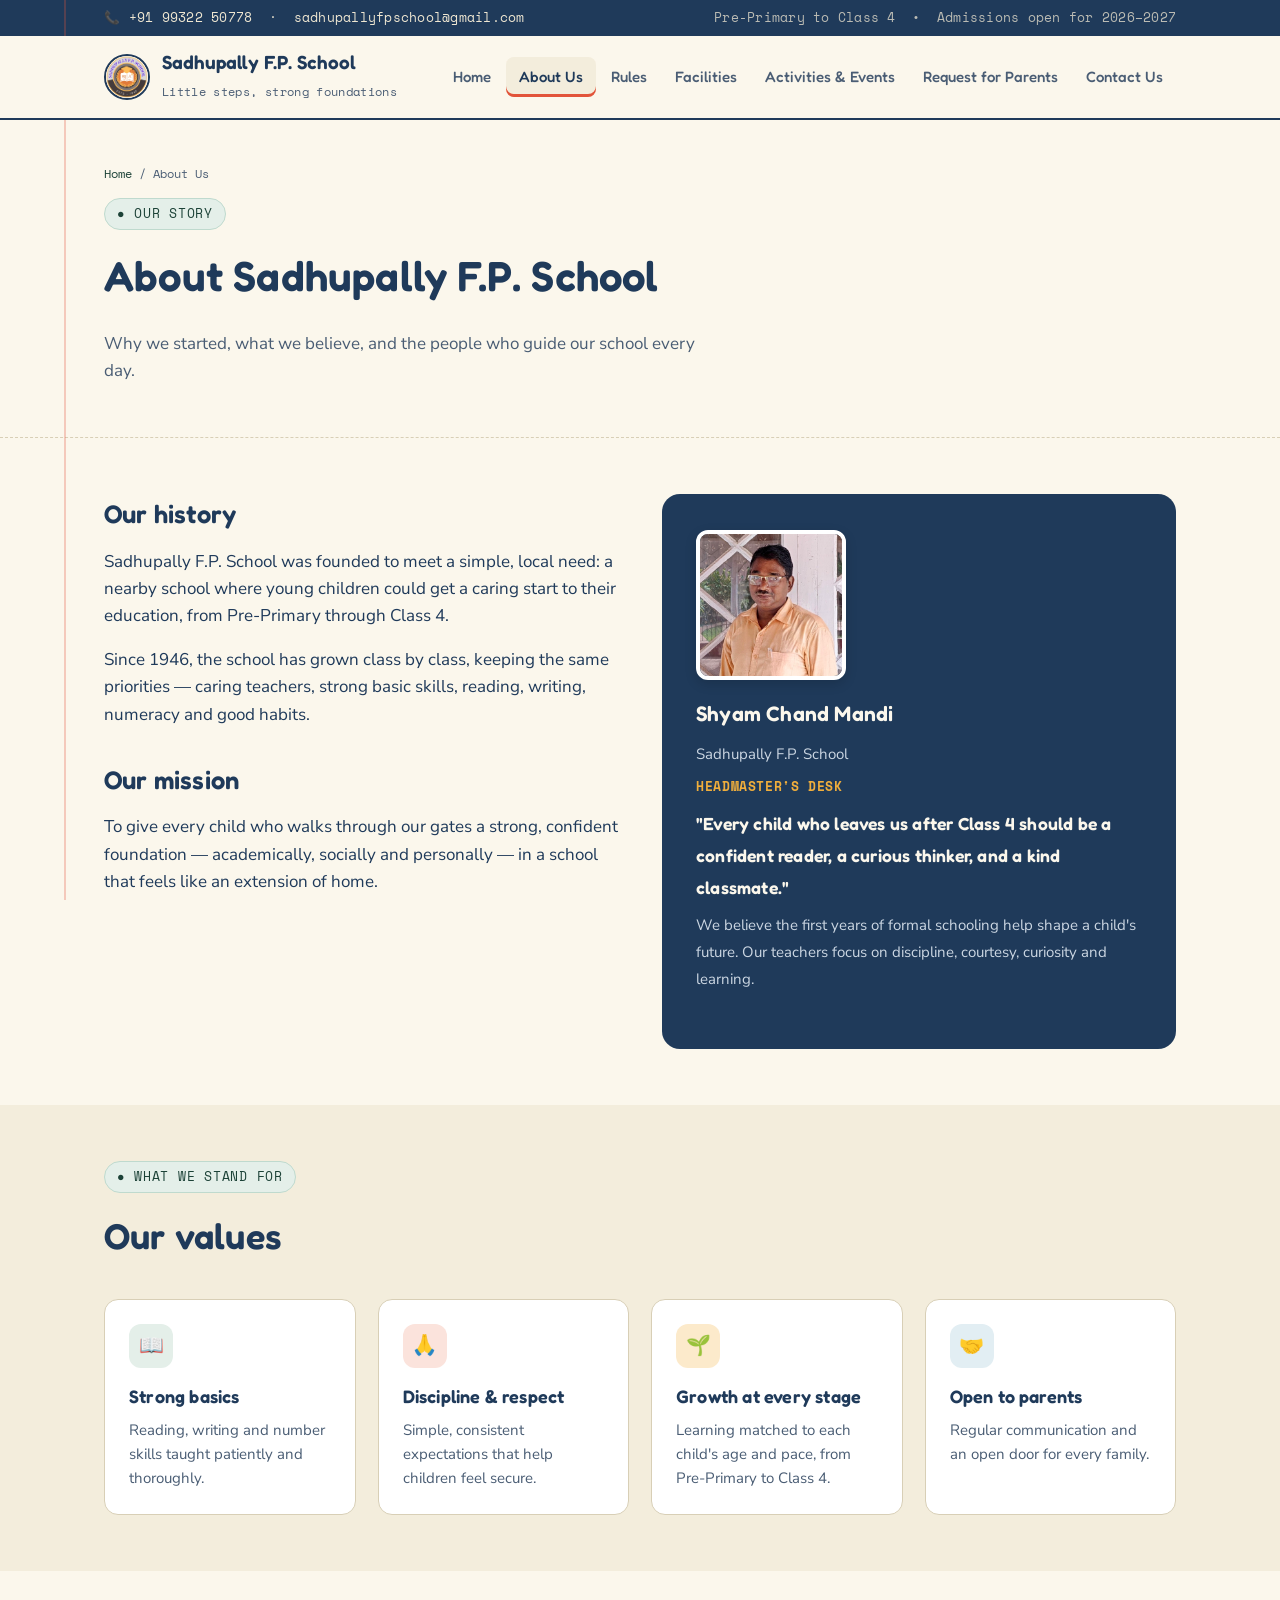
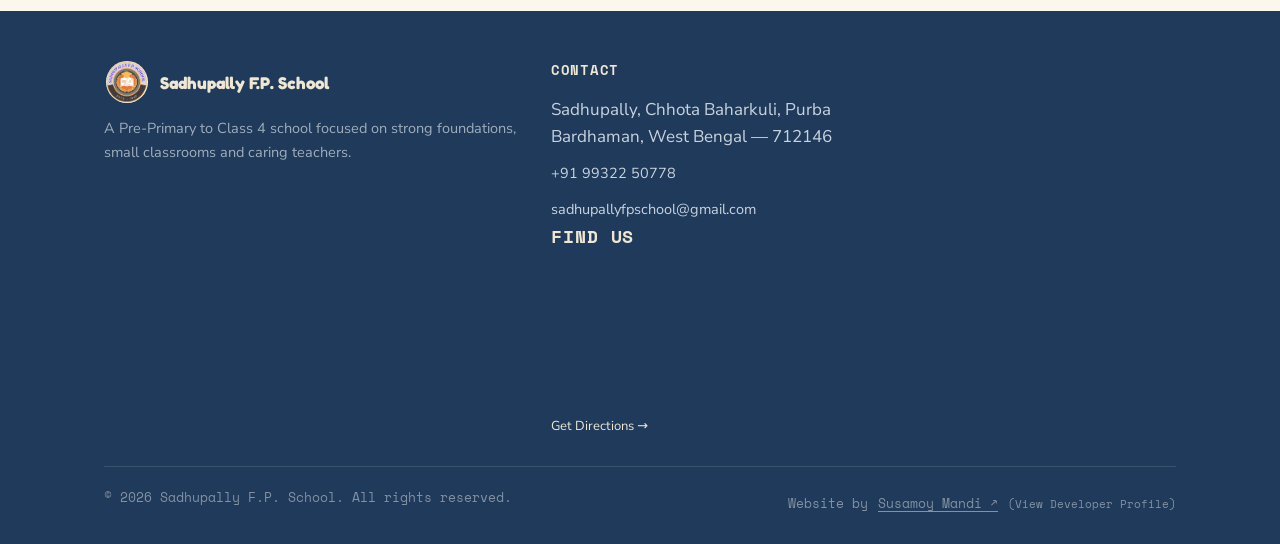
==== commit 87b5a792: "Restore about.html content" ====
--- a/about.html
+++ b/about.html
@@ -42,7 +42,7 @@
 
       <a class="brand" href="index.html">
         <img
-          src="https://i.ibb.co/7cHHKj4/logo1.jpg"
+          src="pic\logo1.jpg"
           alt="Sadhupally F.P. School Logo"
           class="brand__mark"
         >
@@ -229,7 +229,7 @@
         <div>
           <div class="footer-brand">
             <img
-              src="https://i.ibb.co/7cHHKj4/logo1.jpg"
+              src="pic\logo1.jpg"
               alt="Sadhupally F.P. School Logo"
               class="brand__mark"
             >
